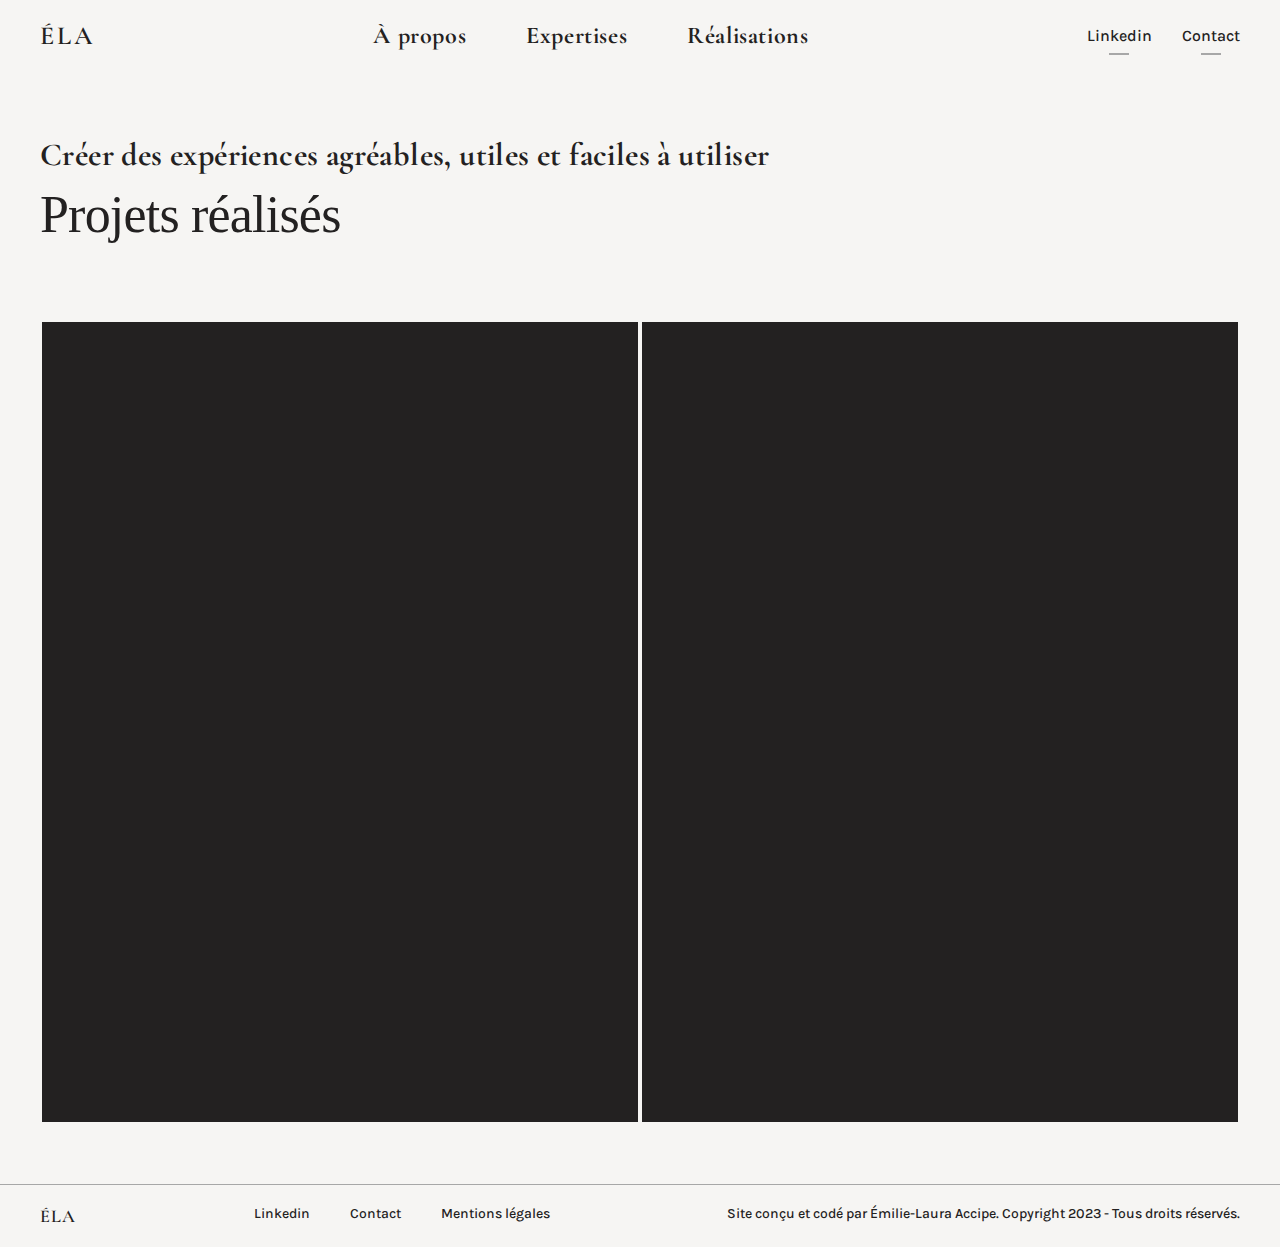
==== views/works.html @ 35911573 "ajout des views" ====
<!DOCTYPE html>
<html lang="fr">
<head>
    <meta charset="UTF-8">
    <meta http-equiv="X-UA-Compatible" content="IE=edge">
    <meta name="viewport" content="width=device-width, initial-scale=1.0">
    <title>Éla - UX/UI designer</title>

    <link rel="stylesheet" href="../styles/style.css"/>

    <link rel="preconnect" href="https://fonts.googleapis.com"><link rel="preconnect" href="https://fonts.gstatic.com" crossorigin><link href="https://fonts.googleapis.com/css2?family=Karla:ital,wght@0,300;0,400;0,500;0,600;0,700;0,800;1,200;1,300;1,400;1,500;1,600;1,700;1,800&display=swap" rel="stylesheet">

    <link rel="preconnect" href="https://fonts.googleapis.com"><link rel="preconnect" href="https://fonts.gstatic.com" crossorigin><link href="https://fonts.googleapis.com/css2?family=Cormorant+Garamond:ital,wght@0,400;0,500;0,600;0,700;1,400;1,500;1,600;1,700&family=Karla:ital,wght@0,300;0,400;0,500;0,600;0,700;0,800;1,200;1,300;1,400;1,500;1,600;1,700;1,800&display=swap" rel="stylesheet">
</head>

<body>
    <nav>
        <div><a href="../index.html">ÉLA</a></div>

        <div>
            <ul>
                <li><a class="link-nav" href="about.html">À propos</a></li>
                <li><a class="link-nav" href="skills.html">Expertises</a></li>                
                <li><a class="link-nav" href="works.html">Réalisations</a></li>                
            </ul>
        </div>

        <div>
            <ul>
                <li><a class="link-high-simple" href="https://www.linkedin.com/in/emilielaura-accipe/">Linkedin</a></li>
                <li><a class="link-high-simple" href="#">Contact</a></li>                
            </ul>
        </div>
    </nav>

    <div class="tapbar-mobile"> 
        <a class="" href="../views/about.html">
            <div>
                <div class="nav-pictos"></div>
                <input type="button" value="À propos"/>
            </div>
        </a>

        <a class="" href="../views/skills.html">
            <div class="nav-pictos"></div>
            <input type="button" value="Expertises"/>
        </a>

        <a class="" href="../views/works.html">
            <div class="nav-pictos"></div>
            <input type="button" value="Réalisations"/>
        </a>

        <a class="" href="../views/contact.html">
            <div class="nav-pictos"></div>
            <input type="button" value="Contact"/>
        </a>
    </div>
       
    <div class="container-global">
        <div class="nav-logo-mobile"><a href="../index.html">ÉLA</a></div>

        <div>
            <p class="subtitle-global">Créer des expériences agréables, utiles et faciles à utiliser</p>
            <h1>Projets réalisés</h1>
        </div>
    </div>

    <div class="container-mosaique">
        <div class="projects">
            <div class="card-project">
                <div class="image-project" style="background:url('../assets/lsf-one.png') no-repeat center; background-position: bottom; background-size: cover;">
                    <a href="leslipfrancais.html">
                        <div>
                            <h2>Le Slip Français</h2>
                            <p class="current-text">Refonte, design system, tests utilisateurs</p>
                        </div>
                    </a>
                </div>
            </div>

            <div class="card-project">
                <div class="image-project" style="background:url('../assets/lsf-two.png') no-repeat center; background-position: bottom; background-size: cover;">
                    <a href="#">
                        <div>
                            <h2>Bière Copain</h2>
                            <p class="current-text">Identité graphique, design system, développement web</p>
                        </div>
                    </a>
                </div>
            </div>
        </div>
    </div>

    <footer>
        <div>ÉLA</div>

        <div>
            <ul>
                <li><a class="link-small-simple" href="https://www.linkedin.com/in/emilielaura-accipe/">Linkedin</a></li>
                <li><a class="link-small-simple" href="#">Contact</a></li>
                <li><a class="link-small-simple" href="#">Mentions légales</a></li>
            </ul>
        </div>

        <div>
            <p class="link-small-simple">Site conçu et codé par Émilie-Laura Accipe. Copyright 2023 - Tous droits réservés.</p>
        </div>
    </footer>
    
</body>

</html>
---- styles/style.css ----
/* Colors */
/* Fonts */
h1 {
  font-family: "Karla extralight";
  font-size: 4.6rem;
  font-weight: 100;
  line-height: 5rem;
  letter-spacing: -0.08rem;
}
@media (min-width: 992px) {
  h1 {
    font-size: 5.2rem;
    padding-bottom: 2rem;
  }
}

h2 {
  font-family: "Karla";
  font-size: 4rem;
  font-weight: 500;
  line-height: 5rem;
  letter-spacing: -0.1rem;
}
@media (min-width: 992px) {
  h2 {
    font-size: 4.8rem;
  }
}

.subtitle-global {
  font-family: "Cormorant Garamond";
  font-size: 2.8rem;
  font-weight: 700;
  line-height: 3rem;
  padding-bottom: 1rem;
  letter-spacing: 0.04rem;
}
@media (min-width: 992px) {
  .subtitle-global {
    font-size: 3.2rem;
    padding-bottom: 2rem;
  }
}

.high-text {
  font-family: "Karla";
  font-size: 2rem;
  font-weight: 400;
  line-height: 3rem;
  margin-bottom: 0.9rem;
}
@media (min-width: 992px) {
  .high-text {
    font-size: 2.4rem;
  }
}

.link-nav, .link-button, .home-links {
  font-family: "Cormorant Garamond";
  font-size: 2.2rem;
  font-weight: 700;
  letter-spacing: 0.06rem;
}
@media (min-width: 992px) {
  .link-nav, .link-button, .home-links {
    font-size: 2.4rem;
  }
}

.current-text, .intro, .container-about div:nth-child(3) p {
  font-family: "Karla";
  font-size: 1.6rem;
  font-weight: 400;
}
@media (min-width: 992px) {
  .current-text, .intro, .container-about div:nth-child(3) p {
    font-size: 1.8rem;
  }
}

.link-small-simple {
  font-family: "Karla";
  font-size: 1.4rem;
  font-weight: 500;
}

.link-high-simple, .button-primary {
  font-family: "Karla";
  font-size: 1.6rem;
  font-weight: 500;
}

.home-nav div:first-child, .nav-logo-mobile, nav div:first-child {
  font-family: "Cormorant Garamond";
  font-size: 2.6rem;
  font-weight: 600;
  letter-spacing: 0.3rem;
}

footer div:first-child {
  font-family: "Cormorant Garamond";
  font-size: 1.8rem;
  font-weight: 600;
  letter-spacing: 0.1rem;
}

.projects, .tapbar-mobile {
  display: flex;
  justify-content: center;
  align-items: center;
}

.link-button, .home-nav li a, nav div:last-child a {
  position: relative;
  padding-bottom: 1rem;
  color: #232121;
  transition: color 0.25s;
  width: fit-content;
}
.link-button:after, .home-nav li a:after, nav div:last-child a:after, .link-button:before, .home-nav li a:before, nav div:last-child a:before {
  content: "";
  position: absolute;
  background-color: #a7a7a7;
  width: 1rem;
  height: 0.2rem;
  bottom: 0;
  transition: width 0.25s, background-color 0.25s ease-in-out;
}
.link-button:before, .home-nav li a:before, nav div:last-child a:before {
  left: 50%;
}
.link-button:after, .home-nav li a:after, nav div:last-child a:after {
  right: 50%;
}
.link-button:hover:after, .home-nav li a:hover:after, nav div:last-child a:hover:after, .link-button:hover:before, .home-nav li a:hover:before, nav div:last-child a:hover:before {
  width: 50%;
}

footer {
  width: 100%;
  position: relative;
  bottom: 0;
  color: #232121;
  display: flex;
  flex-direction: column;
  justify-content: space-between;
  padding: 4rem 2rem 1rem 2rem;
  border-top: 0.1rem solid #a7a7a7;
}
@media (min-width: 992px) {
  footer {
    padding: 2rem 4rem;
    flex-direction: row;
  }
}
footer div {
  margin-bottom: 3rem;
}
@media (min-width: 992px) {
  footer div {
    margin-bottom: 0;
  }
}
footer ul {
  display: flex;
  flex-direction: column;
}
@media (min-width: 992px) {
  footer ul {
    flex-direction: row;
  }
}
footer li {
  padding-bottom: 2rem;
}
@media (min-width: 992px) {
  footer li {
    padding: 0 2rem;
  }
}
footer a {
  color: #232121;
}
nav {
  width: 100%;
  flex-direction: row;
  justify-content: space-between;
  align-items: center;
  padding: 2rem 4rem;
  display: none;
  background-color: #F6F5F3;
}
@media (min-width: 992px) {
  nav {
    display: flex;
    position: fixed;
    top: 0;
    z-index: 999;
  }
}
nav ul {
  display: flex;
}
nav div:nth-child(2) li {
  padding: 0 3rem;
}
nav div:last-child li:first-child {
  padding-right: 3rem;
}
.tapbar-mobile {
  width: 100%;
  height: 6rem;
  position: fixed;
  bottom: 0;
  z-index: 99;
  background-color: #F6F5F3;
  border-top: 0.1rem solid #a7a7a7;
}
@media (min-width: 992px) {
  .tapbar-mobile {
    display: none;
  }
}
.tapbar-mobile a {
  width: 25%;
  height: 100%;
  padding-top: 0.8rem;
}
.tapbar-mobile a div {
  display: block;
  margin: 0 auto;
  margin-bottom: 0.6rem;
}
.tapbar-mobile input {
  width: 100%;
  border: none;
  background-color: #F6F5F3;
  color: #a7a7a7;
  font-family: "Karla";
  font-weight: 500;
  font-size: 1.2rem;
  margin: 0 auto;
}
.tapbar-mobile .nav-pictos {
  width: 25px;
  height: 25px;
  background-color: #a7a7a7;
}

.nav-logo-mobile {
  padding-bottom: 4rem;
  display: flex;
}
@media (min-width: 992px) {
  .nav-logo-mobile {
    display: none;
  }
}

.home-nav {
  width: 100%;
  display: none;
  flex-direction: row;
  justify-content: space-between;
  align-items: center;
  padding: 2rem 4rem;
}
@media (min-width: 992px) {
  .home-nav {
    display: flex;
  }
}
.home-nav ul {
  display: flex;
  flex-direction: row;
}
.home-nav li:first-child {
  padding-right: 3rem;
}
.home-header {
  display: flex;
  flex-direction: column;
  height: 90vh;
  justify-content: center;
  align-items: center;
}
@media (min-width: 992px) {
  .home-header {
    flex-direction: row;
    justify-content: center;
    align-items: center;
    padding-bottom: 8rem;
  }
}
.home-header div {
  padding: 0 2rem;
}
@media (min-width: 992px) {
  .home-header div {
    padding: 0 8rem;
  }
}

.home-title {
  order: 1;
  margin: 8rem 0;
}
@media (min-width: 992px) {
  .home-title {
    order: 2;
  }
}
.home-title div {
  padding: 0;
}
.home-title div:first-child {
  margin-bottom: 4rem;
}
.home-title div:nth-child(2) {
  max-width: 45.5rem;
}

.home-links {
  order: 2;
  margin-bottom: 6rem;
  color: #212c3d;
  display: none;
}
@media (min-width: 992px) {
  .home-links {
    order: 1;
    margin-bottom: 0;
    display: block;
  }
}
.home-links li {
  padding-bottom: 2.5rem;
}

.home-footer {
  display: none;
}
@media (min-width: 992px) {
  .home-footer {
    display: flex;
  }
}

.container-about div:nth-child(3) {
  margin-top: 2rem;
}
@media (min-width: 992px) {
  .container-about div:nth-child(3) {
    margin-top: 2rem;
  }
}
.container-about div:nth-child(3) {
  max-width: 750px;
  padding: 2rem 0;
}
.container-about div:nth-child(3) p {
  padding-bottom: 2rem;
}

@media (min-width: 992px) {
  .container-mosaique {
    padding: 0 4rem;
  }
}

.projects {
  width: 100%;
  display: block;
  margin-top: 6rem;
}
@media (min-width: 992px) {
  .projects {
    display: flex;
    margin-top: 4rem;
    margin-bottom: 6rem;
  }
}

.card-project {
  width: 100%;
  margin-bottom: 1rem;
  position: relative;
  background-color: #232121;
}
@media (min-width: 992px) {
  .card-project {
    width: 50%;
    margin: 0.2rem;
  }
}
.card-project div:last-child {
  padding: 0 2rem;
}
@media (min-width: 992px) {
  .card-project div:last-child {
    padding: 0;
  }
}

.image-project {
  width: 100%;
  height: 400px;
  position: relative;
}
@media (min-width: 992px) {
  .image-project {
    height: 800px;
  }
}
.image-project a {
  opacity: 1;
  height: 100%;
  width: 100%;
  background-color: rgba(35, 33, 33, 0.6);
  position: absolute;
  top: 0;
  left: 0;
  right: 0;
  text-align: center;
}
@media (min-width: 992px) {
  .image-project a {
    opacity: 0;
    background-color: rgba(35, 33, 33, 0.85);
  }
}
.image-project a div {
  position: absolute;
  top: 35%;
  left: 0;
  right: 0;
  opacity: 100%;
  color: #F6F5F3;
}
@media (min-width: 992px) {
  .image-project a div {
    top: 40%;
  }
}
.image-project a p {
  display: none;
}
@media (min-width: 992px) {
  .image-project a p {
    display: initial;
  }
}
.image-project:hover a {
  opacity: 1;
  transition: 0.25s ease-in-out;
}
@media (min-width: 992px) {
  .image-project h2 {
    margin-bottom: 4rem;
  }
}

.project-presentation .mosaique {
  width: 100%;
  display: flex;
  flex-wrap: wrap;
  padding: 4rem 0;
}
.project-presentation .mosaique div {
  width: 48%;
  height: 200px;
  margin: 0.2rem;
}
@media (min-width: 992px) {
  .project-presentation .mosaique {
    flex-wrap: nowrap;
    padding: 4rem 0 6rem 0;
  }
  .project-presentation .mosaique div {
    width: 25%;
    height: 450px;
    margin: 0.2rem;
  }
}

.project-refonte {
  background-color: #232121;
  color: #F6F5F3;
  padding: 4rem 0;
}
@media (min-width: 992px) {
  .project-refonte {
    padding: 4rem 0 6rem 0;
  }
}

.intro {
  max-width: 650px;
  padding-top: 4rem;
}
@media (min-width: 992px) {
  .intro {
    padding: 0;
  }
}

.trend-board {
  display: flex;
  flex-wrap: wrap;
  width: 100%;
  margin-top: 4rem;
}
.trend-board div {
  width: 100%;
  height: 400px;
  background-color: #F6F5F3;
  margin: 0.2rem 0;
}
@media (min-width: 992px) {
  .trend-board {
    flex-wrap: wrap;
  }
  .trend-board div {
    width: 49%;
    height: 600px;
    margin: 0.2rem;
  }
}

*,
::before,
::after {
  box-sizing: border-box;
  margin: 0;
  padding: 0;
}

body {
  background-color: #F6F5F3;
  color: #232121;
  height: 100vh;
}

:root {
  font-size: 62.5%; /* 10px */
}

.container-global {
  padding: 2rem 2rem 0 2rem;
}
@media (min-width: 992px) {
  .container-global {
    padding: 4rem 4rem 2rem 4rem;
    margin-top: 10rem;
  }
}

.container {
  padding: 2rem;
}
@media (min-width: 992px) {
  .container {
    padding: 4rem;
  }
}

ul {
  list-style-type: none;
}

a {
  text-decoration: none;
  color: #232121;
}

.button-primary {
  width: 100%;
  height: 45px;
  border: 0.1rem solid #a7a7a7;
  background-color: #F6F5F3;
  border-radius: 2.4rem;
  cursor: pointer;
}
@media (min-width: 992px) {
  .button-primary {
    width: 350px;
    height: 50px;
  }
  .button-primary:hover {
    background-color: #232121;
    color: #F6F5F3;
    border-color: #232121;
    transition: 0.25s ease-in-out;
  }
}

.link-nav {
  display: flex;
  flex-direction: row;
}

/*# sourceMappingURL=style.css.map */
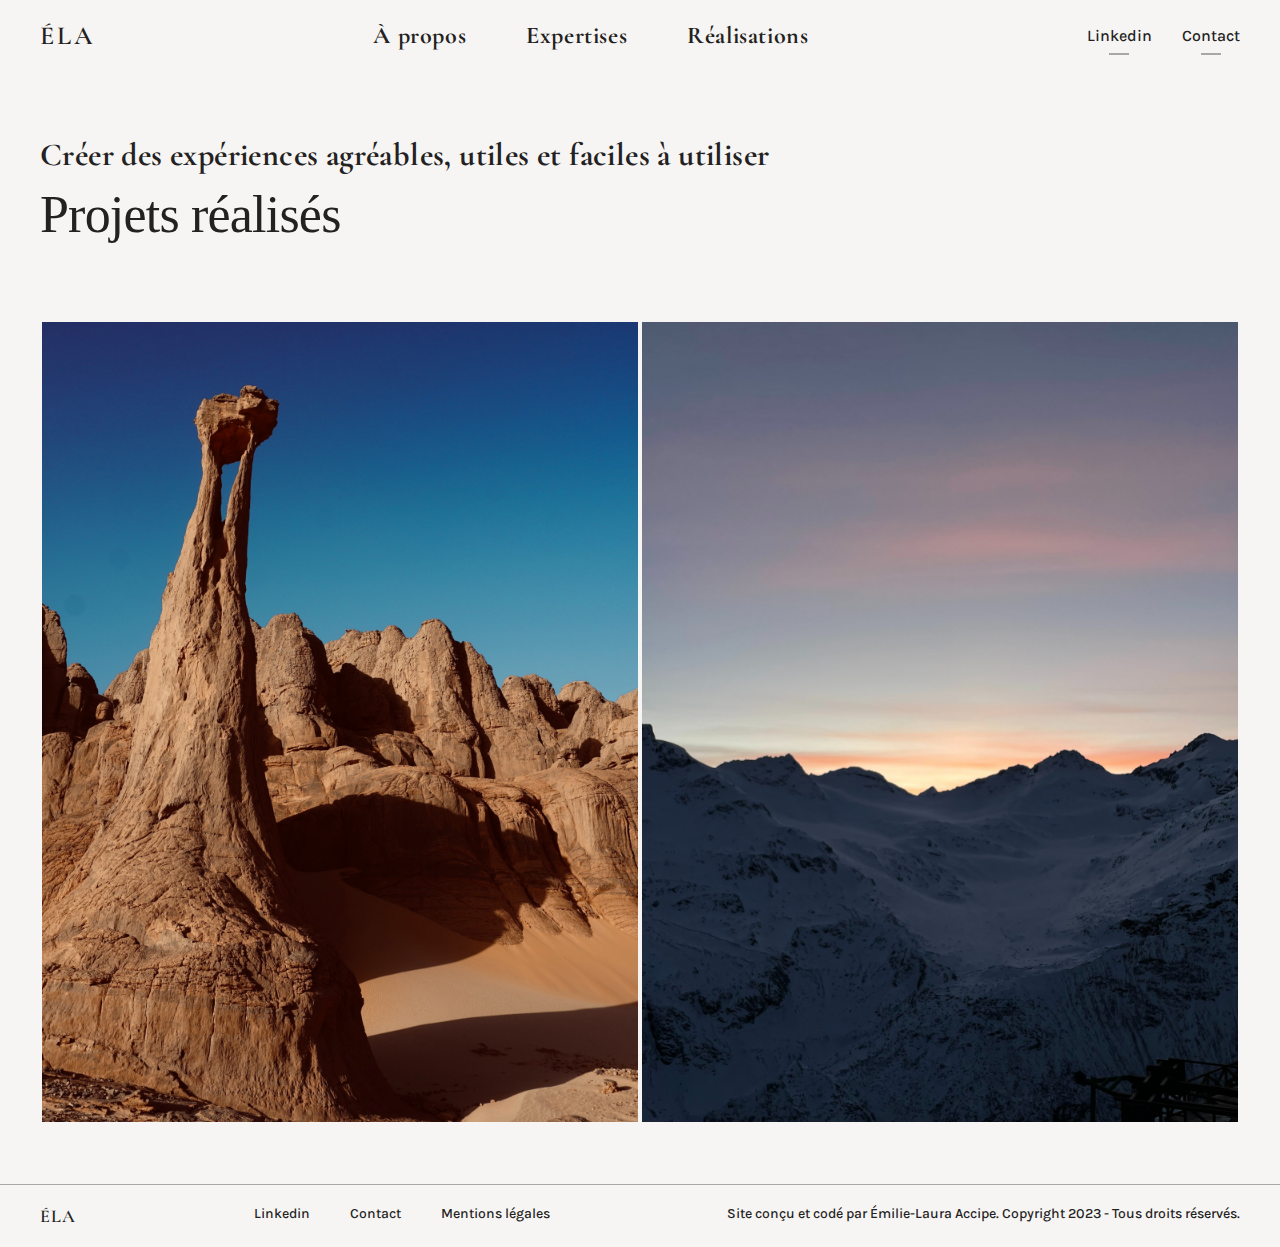
==== commit 2cc4c189: "mise à jour format images" ====
--- a/views/works.html
+++ b/views/works.html
@@ -69,7 +69,7 @@
     <div class="container-mosaique">
         <div class="projects">
             <div class="card-project">
-                <div class="image-project" style="background:url('../assets/lsf-one.png') no-repeat center; background-position: bottom; background-size: cover;">
+                <div class="image-project" style="background:url('../assets/image1.jpg') no-repeat center; background-position: bottom; background-size: cover;">
                     <a href="leslipfrancais.html">
                         <div>
                             <h2>Le Slip Français</h2>
@@ -80,7 +80,7 @@
             </div>
 
             <div class="card-project">
-                <div class="image-project" style="background:url('../assets/lsf-two.png') no-repeat center; background-position: bottom; background-size: cover;">
+                <div class="image-project" style="background:url('../assets/image2.jpg') no-repeat center; background-position: bottom; background-size: cover;">
                     <a href="#">
                         <div>
                             <h2>Bière Copain</h2>
